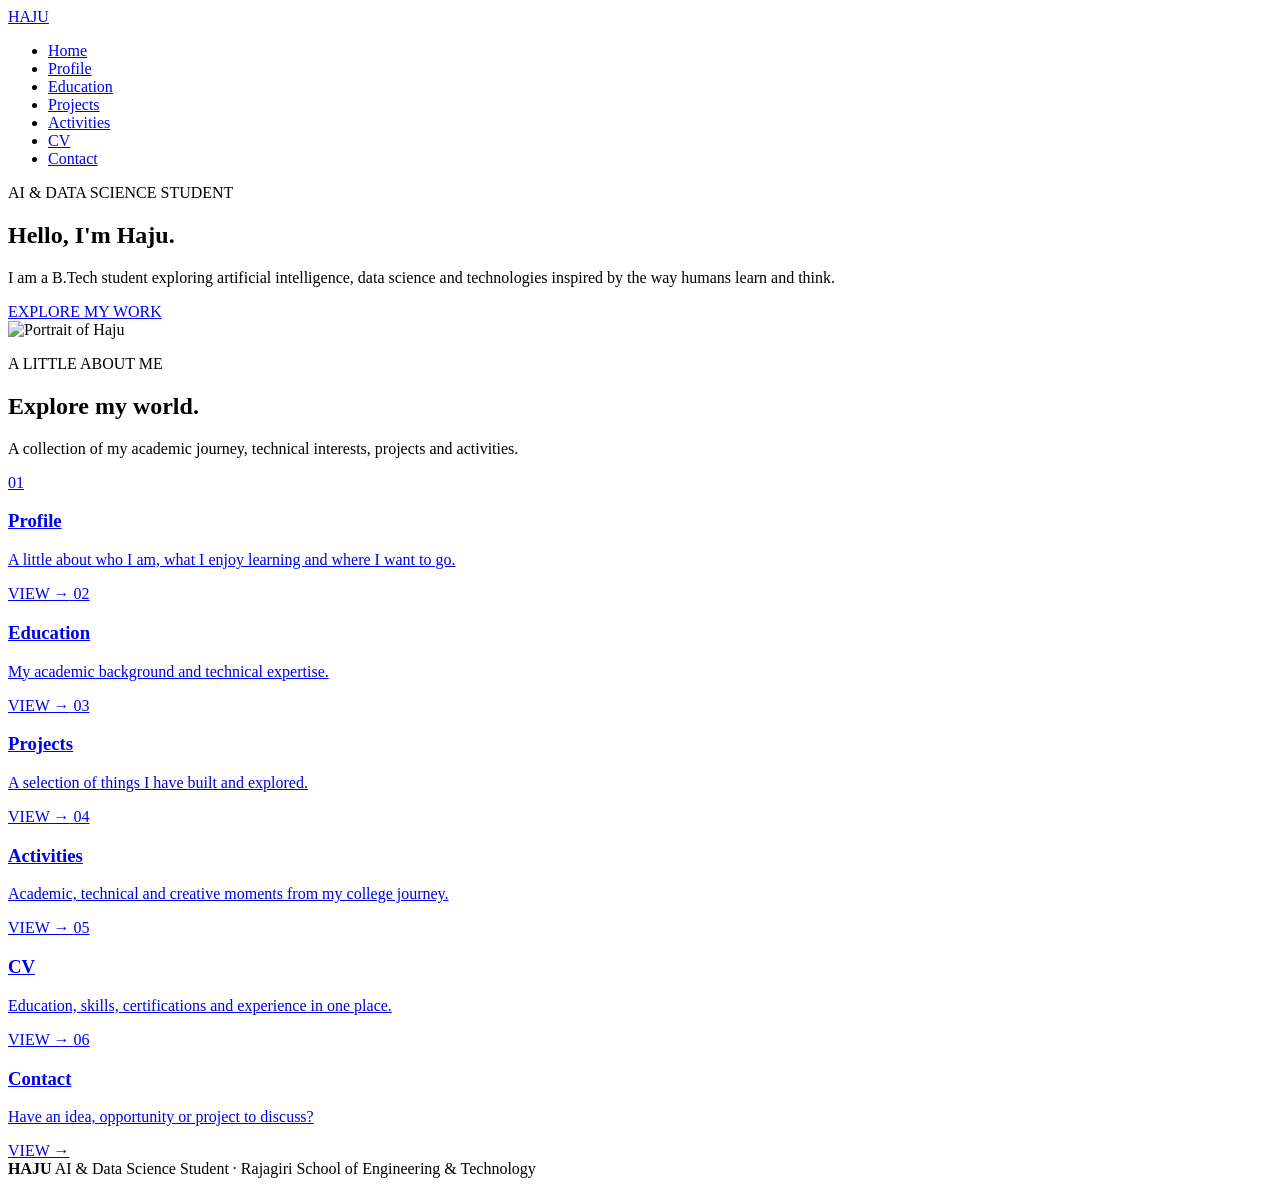
==== index.html @ 1120e9eb "Add files via upload" ====
<!DOCTYPE html>
<html lang="en">
<head>
    <meta charset="UTF-8">
    <meta name="viewport" content="width=device-width, initial-scale=1.0">
    <meta name="description" content="Haju's personal portfolio website — AI and Data Science student.">
    <meta name="author" content="Haju">
    <title>Home | Haju</title>
    <link rel="stylesheet" href="css/style.css">
</head>
<body>

<header>
    <nav class="navbar" aria-label="Main navigation">
        <a class="logo" href="index.html">HAJU</a>
        <ul class="nav-links">
            <li><a href="index.html" aria-current="page">Home</a></li><li><a href="profile.html">Profile</a></li><li><a href="education.html">Education</a></li><li><a href="projects.html">Projects</a></li><li><a href="activities.html">Activities</a></li><li><a href="cv.html">CV</a></li><li><a href="contact.html">Contact</a></li>
        </ul>
    </nav>
</header>

<main>
<section class="hero">
    <div class="hero-inner">
        <div class="hero-text">
            <p class="eyebrow">AI &amp; DATA SCIENCE STUDENT</p>
            <h1>Hello, I'm <span>Haju.</span></h1>
            <p>I am a B.Tech student exploring artificial intelligence, data science and technologies inspired by the way humans learn and think.</p>
            <a class="button" href="projects.html">EXPLORE MY WORK</a>
        </div>
        <div class="hero-image">
            <img src="images/sithaara-img.jpg" alt="Portrait of Haju">
        </div>
    </div>
</section>

<section class="section">
    <div class="section-heading">
        <p class="eyebrow">A LITTLE ABOUT ME</p>
        <h2>Explore my world.</h2>
        <p class="intro">A collection of my academic journey, technical interests, projects and activities.</p>
    </div>

    <div class="preview-grid">
        <a class="preview-card" href="profile.html">
            <span class="preview-number">01</span>
            <div>
                <h3>Profile</h3>
                <p>A little about who I am, what I enjoy learning and where I want to go.</p>
            </div>
            <span class="view-link">VIEW →</span>
        </a>

        <a class="preview-card" href="education.html">
            <span class="preview-number">02</span>
            <div>
                <h3>Education</h3>
                <p>My academic background and technical expertise.</p>
            </div>
            <span class="view-link">VIEW →</span>
        </a>

        <a class="preview-card" href="projects.html">
            <span class="preview-number">03</span>
            <div>
                <h3>Projects</h3>
                <p>A selection of things I have built and explored.</p>
            </div>
            <span class="view-link">VIEW →</span>
        </a>

        <a class="preview-card" href="activities.html">
            <span class="preview-number">04</span>
            <div>
                <h3>Activities</h3>
                <p>Academic, technical and creative moments from my college journey.</p>
            </div>
            <span class="view-link">VIEW →</span>
        </a>

        <a class="preview-card" href="cv.html">
            <span class="preview-number">05</span>
            <div>
                <h3>CV</h3>
                <p>Education, skills, certifications and experience in one place.</p>
            </div>
            <span class="view-link">VIEW →</span>
        </a>

        <a class="preview-card" href="contact.html">
            <span class="preview-number">06</span>
            <div>
                <h3>Contact</h3>
                <p>Have an idea, opportunity or project to discuss?</p>
            </div>
            <span class="view-link">VIEW →</span>
        </a>
    </div>
</section>

<div class="color-strip" aria-label="Portfolio color palette">
    <div></div><div></div><div></div><div></div>
</div>
</main>

<footer>
    <div class="footer-inner">
        <strong>HAJU</strong>
        <span class="small">AI &amp; Data Science Student · Rajagiri School of Engineering &amp; Technology</span>
    </div>
</footer>
</body>
</html>
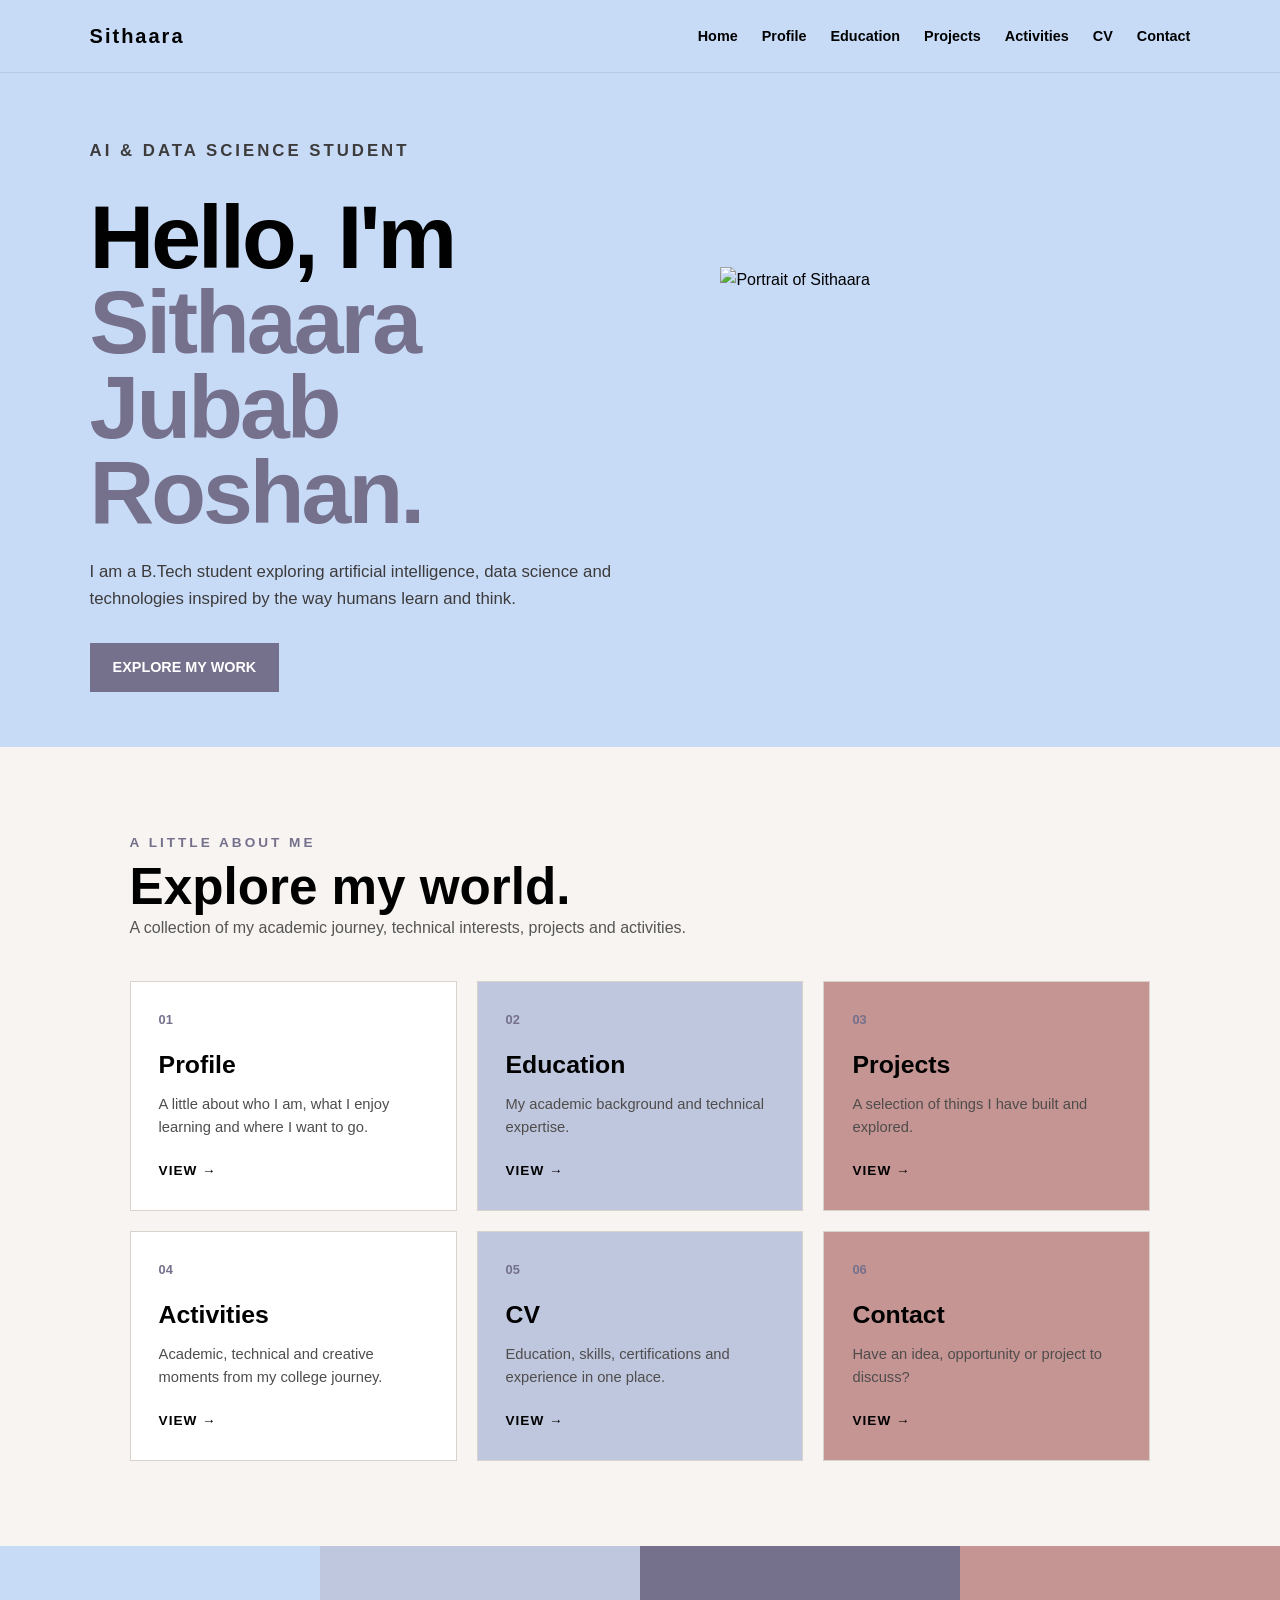
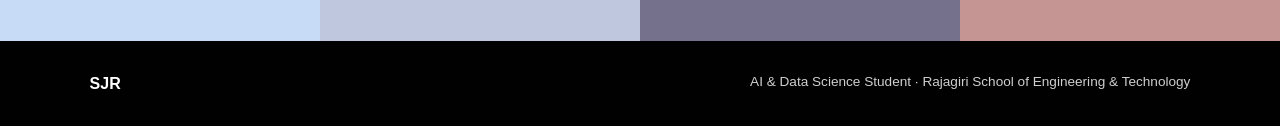
==== commit 410e2316: "Update portfolio details" ====
--- a/index.html
+++ b/index.html
@@ -3,16 +3,16 @@
 <head>
     <meta charset="UTF-8">
     <meta name="viewport" content="width=device-width, initial-scale=1.0">
-    <meta name="description" content="Haju's personal portfolio website — AI and Data Science student.">
-    <meta name="author" content="Haju">
-    <title>Home | Haju</title>
+    <meta name="description" content="Sithaara's personal portfolio website — AI and Data Science student.">
+    <meta name="author" content="Sithaara">
+    <title>Home | Sithaara</title>
     <link rel="stylesheet" href="css/style.css">
 </head>
 <body>
 
 <header>
     <nav class="navbar" aria-label="Main navigation">
-        <a class="logo" href="index.html">HAJU</a>
+        <a class="logo" href="index.html">Sithaara</a>
         <ul class="nav-links">
             <li><a href="index.html" aria-current="page">Home</a></li><li><a href="profile.html">Profile</a></li><li><a href="education.html">Education</a></li><li><a href="projects.html">Projects</a></li><li><a href="activities.html">Activities</a></li><li><a href="cv.html">CV</a></li><li><a href="contact.html">Contact</a></li>
         </ul>
@@ -24,12 +24,12 @@
     <div class="hero-inner">
         <div class="hero-text">
             <p class="eyebrow">AI &amp; DATA SCIENCE STUDENT</p>
-            <h1>Hello, I'm <span>Haju.</span></h1>
+            <h1>Hello, I'm <span>Sithaara Jubab Roshan.</span></h1>
             <p>I am a B.Tech student exploring artificial intelligence, data science and technologies inspired by the way humans learn and think.</p>
             <a class="button" href="projects.html">EXPLORE MY WORK</a>
         </div>
         <div class="hero-image">
-            <img src="images/sithaara-img.jpg" alt="Portrait of Haju">
+            <img src="images/sithaara-img.jpg" alt="Portrait of Sithaara">
         </div>
     </div>
 </section>
@@ -105,9 +105,9 @@
 
 <footer>
     <div class="footer-inner">
-        <strong>HAJU</strong>
+        <strong>SJR</strong>
         <span class="small">AI &amp; Data Science Student · Rajagiri School of Engineering &amp; Technology</span>
     </div>
 </footer>
 </body>
-</html>+</html>
--- a/css/style.css
+++ b/css/style.css
@@ -0,0 +1,499 @@
+
+* {
+    margin: 0;
+    padding: 0;
+    box-sizing: border-box;
+}
+
+html {
+    scroll-behavior: smooth;
+}
+
+body {
+    font-family: Arial, Helvetica, sans-serif;
+    background: #f7f4f1;
+    color: #010101;
+    line-height: 1.6;
+}
+
+a {
+    color: inherit;
+    text-decoration: none;
+}
+
+img {
+    max-width: 100%;
+    display: block;
+}
+
+header {
+    background: #c7dbf7;
+    padding: 20px 7%;
+    border-bottom: 1px solid rgba(1, 1, 1, 0.08);
+}
+
+.navbar {
+    max-width: 1200px;
+    margin: 0 auto;
+    display: flex;
+    align-items: center;
+    justify-content: space-between;
+    gap: 25px;
+}
+
+.logo {
+    font-size: 1.25rem;
+    font-weight: 700;
+    letter-spacing: 2px;
+}
+
+.nav-links {
+    display: flex;
+    flex-wrap: wrap;
+    justify-content: center;
+    gap: 24px;
+    list-style: none;
+}
+
+.nav-links a {
+    font-size: 0.9rem;
+    font-weight: 600;
+}
+
+.nav-links a:hover {
+    color: #75708c;
+}
+
+.hero {
+    min-height: 560px;
+    background: #c7dbf7;
+    padding: 65px 7% 0;
+    overflow: hidden;
+}
+
+.hero-inner {
+    max-width: 1200px;
+    min-height: 495px;
+    margin: 0 auto;
+    display: flex;
+    align-items: center;
+    justify-content: space-between;
+    gap: 50px;
+}
+
+.hero-text {
+    flex: 1;
+    max-width: 590px;
+    padding-bottom: 55px;
+}
+
+.eyebrow {
+    color: #75708c;
+    font-size: 0.85rem;
+    font-weight: 700;
+    letter-spacing: 3px;
+    margin-bottom: 14px;
+}
+
+.hero h1 {
+    font-size: clamp(3rem, 7vw, 5.7rem);
+    line-height: 0.95;
+    margin-bottom: 24px;
+    letter-spacing: -3px;
+}
+
+.hero h1 span {
+    color: #75708c;
+}
+
+.hero p {
+    max-width: 560px;
+    font-size: 1.05rem;
+    color: #3d3b3b;
+    margin-bottom: 30px;
+}
+
+.button {
+    display: inline-block;
+    background: #75708c;
+    color: white;
+    padding: 12px 22px;
+    border: 1px solid #75708c;
+    font-size: 0.9rem;
+    font-weight: 700;
+}
+
+.button:hover {
+    background: #59556c;
+}
+
+.hero-image {
+    align-self: flex-end;
+    width: min(43%, 470px);
+}
+
+.hero-image img {
+    width: 100%;
+    height: 480px;
+    object-fit: cover;
+    object-position: center top;
+}
+
+.section {
+    max-width: 1200px;
+    margin: 0 auto;
+    padding: 85px 7%;
+}
+
+.section-heading {
+    margin-bottom: 40px;
+}
+
+.section-heading .eyebrow {
+    margin-bottom: 5px;
+}
+
+.section-heading h2 {
+    font-size: clamp(2rem, 4vw, 3.2rem);
+    line-height: 1.1;
+}
+
+.intro {
+    max-width: 700px;
+    color: #555;
+}
+
+.preview-grid {
+    display: grid;
+    grid-template-columns: repeat(3, 1fr);
+    gap: 20px;
+}
+
+.preview-card {
+    min-height: 230px;
+    padding: 28px;
+    border: 1px solid #d9d2cb;
+    background: white;
+    display: flex;
+    flex-direction: column;
+    justify-content: space-between;
+    transition: transform 0.2s ease;
+}
+
+.preview-card:nth-child(2),
+.preview-card:nth-child(5) {
+    background: #bfc7de;
+}
+
+.preview-card:nth-child(3),
+.preview-card:nth-child(6) {
+    background: #c59594;
+}
+
+.preview-card:hover {
+    transform: translateY(-4px);
+}
+
+.preview-number {
+    font-size: 0.8rem;
+    color: #75708c;
+    font-weight: 700;
+}
+
+.preview-card h3 {
+    font-size: 1.55rem;
+    margin: 15px 0 8px;
+}
+
+.preview-card p {
+    color: #4f4c4c;
+    font-size: 0.92rem;
+}
+
+.view-link {
+    margin-top: 20px;
+    font-weight: 700;
+    font-size: 0.85rem;
+    letter-spacing: 1px;
+}
+
+.color-strip {
+    display: grid;
+    grid-template-columns: repeat(4, 1fr);
+    min-height: 95px;
+}
+
+.color-strip div:nth-child(1) { background: #c7dbf7; }
+.color-strip div:nth-child(2) { background: #bfc7de; }
+.color-strip div:nth-child(3) { background: #75708c; }
+.color-strip div:nth-child(4) { background: #c59594; }
+
+.page-hero {
+    background: #c7dbf7;
+    padding: 75px 7%;
+}
+
+.page-hero-inner {
+    max-width: 1200px;
+    margin: 0 auto;
+}
+
+.page-hero h1 {
+    font-size: clamp(3rem, 7vw, 5rem);
+    line-height: 1;
+    letter-spacing: -2px;
+}
+
+.two-column {
+    display: grid;
+    grid-template-columns: 1fr 1fr;
+    gap: 55px;
+}
+
+.info-card {
+    background: white;
+    border: 1px solid #d9d2cb;
+    padding: 30px;
+}
+
+.info-card h3 {
+    margin-bottom: 14px;
+    font-size: 1.4rem;
+}
+
+.clean-list {
+    padding-left: 20px;
+}
+
+.clean-list li {
+    margin-bottom: 8px;
+}
+
+.project-grid {
+    display: grid;
+    grid-template-columns: repeat(2, 1fr);
+    gap: 28px;
+}
+
+.project-card {
+    background: white;
+    border: 1px solid #d9d2cb;
+    padding: 25px;
+}
+
+.project-card h3 {
+    margin-bottom: 10px;
+    font-size: 1.5rem;
+}
+
+.project-card p {
+    color: #555;
+    margin-bottom: 18px;
+}
+
+.project-image {
+    width: 100%;
+    height: 230px;
+    object-fit: cover;
+    background: #bfc7de;
+    margin-bottom: 22px;
+}
+
+.iframe-wrap {
+    border: 1px solid #d9d2cb;
+    background: white;
+    padding: 12px;
+    margin-top: 25px;
+}
+
+.iframe-wrap iframe {
+    width: 100%;
+    height: 500px;
+    border: 0;
+}
+
+.activity-grid {
+    display: grid;
+    grid-template-columns: repeat(3, 1fr);
+    gap: 16px;
+}
+
+.activity-item {
+    background: #bfc7de;
+    min-height: 240px;
+    border: 1px solid #d9d2cb;
+    display: flex;
+    align-items: flex-end;
+    padding: 20px;
+}
+
+.activity-item img {
+    width: 100%;
+    height: 100%;
+    object-fit: cover;
+}
+
+.skills-grid {
+    display: grid;
+    grid-template-columns: repeat(2, 1fr);
+    gap: 20px;
+}
+
+.skill-box {
+    background: white;
+    border: 1px solid #d9d2cb;
+    padding: 28px;
+}
+
+table {
+    width: 100%;
+    border-collapse: collapse;
+    background: white;
+}
+
+th, td {
+    border: 1px solid #d9d2cb;
+    padding: 14px 16px;
+    text-align: left;
+}
+
+th {
+    background: #bfc7de;
+}
+
+.form {
+    max-width: 700px;
+    background: white;
+    border: 1px solid #d9d2cb;
+    padding: 35px;
+}
+
+.form-group {
+    margin-bottom: 20px;
+}
+
+.form label {
+    display: block;
+    font-weight: 700;
+    margin-bottom: 7px;
+}
+
+.form input,
+.form textarea {
+    width: 100%;
+    padding: 12px;
+    border: 1px solid #c9c3bd;
+    background: #fdfcfb;
+    font: inherit;
+}
+
+.form textarea {
+    min-height: 150px;
+    resize: vertical;
+}
+
+.form button {
+    cursor: pointer;
+}
+
+.contact-links {
+    display: flex;
+    flex-wrap: wrap;
+    gap: 15px;
+    margin-top: 25px;
+}
+
+.contact-link {
+    padding: 10px 17px;
+    border: 1px solid #75708c;
+    color: #75708c;
+    font-weight: 700;
+}
+
+footer {
+    background: #010101;
+    color: white;
+    padding: 30px 7%;
+}
+
+.footer-inner {
+    max-width: 1200px;
+    margin: 0 auto;
+    display: flex;
+    justify-content: space-between;
+    gap: 20px;
+    flex-wrap: wrap;
+}
+
+.small {
+    font-size: 0.85rem;
+    color: #cfcfcf;
+}
+
+@media (max-width: 800px) {
+    .navbar {
+        flex-direction: column;
+    }
+
+    .hero {
+        padding-top: 40px;
+    }
+
+    .hero-inner {
+        flex-direction: column;
+        align-items: stretch;
+    }
+
+    .hero-text {
+        padding-bottom: 0;
+    }
+
+    .hero-image {
+        width: 100%;
+        max-width: 430px;
+        margin: 0 auto;
+    }
+
+    .hero-image img {
+        height: 400px;
+    }
+
+    .preview-grid,
+    .project-grid,
+    .activity-grid,
+    .skills-grid,
+    .two-column {
+        grid-template-columns: 1fr;
+    }
+
+    .color-strip {
+        grid-template-columns: repeat(2, 1fr);
+    }
+
+    .section {
+        padding-top: 60px;
+        padding-bottom: 60px;
+    }
+}
+
+@media (max-width: 520px) {
+    .nav-links {
+        gap: 12px;
+    }
+
+    .nav-links a {
+        font-size: 0.8rem;
+    }
+
+    .hero h1 {
+        letter-spacing: -2px;
+    }
+
+    .hero-image img {
+        height: 350px;
+    }
+
+    .form {
+        padding: 22px;
+    }
+}
